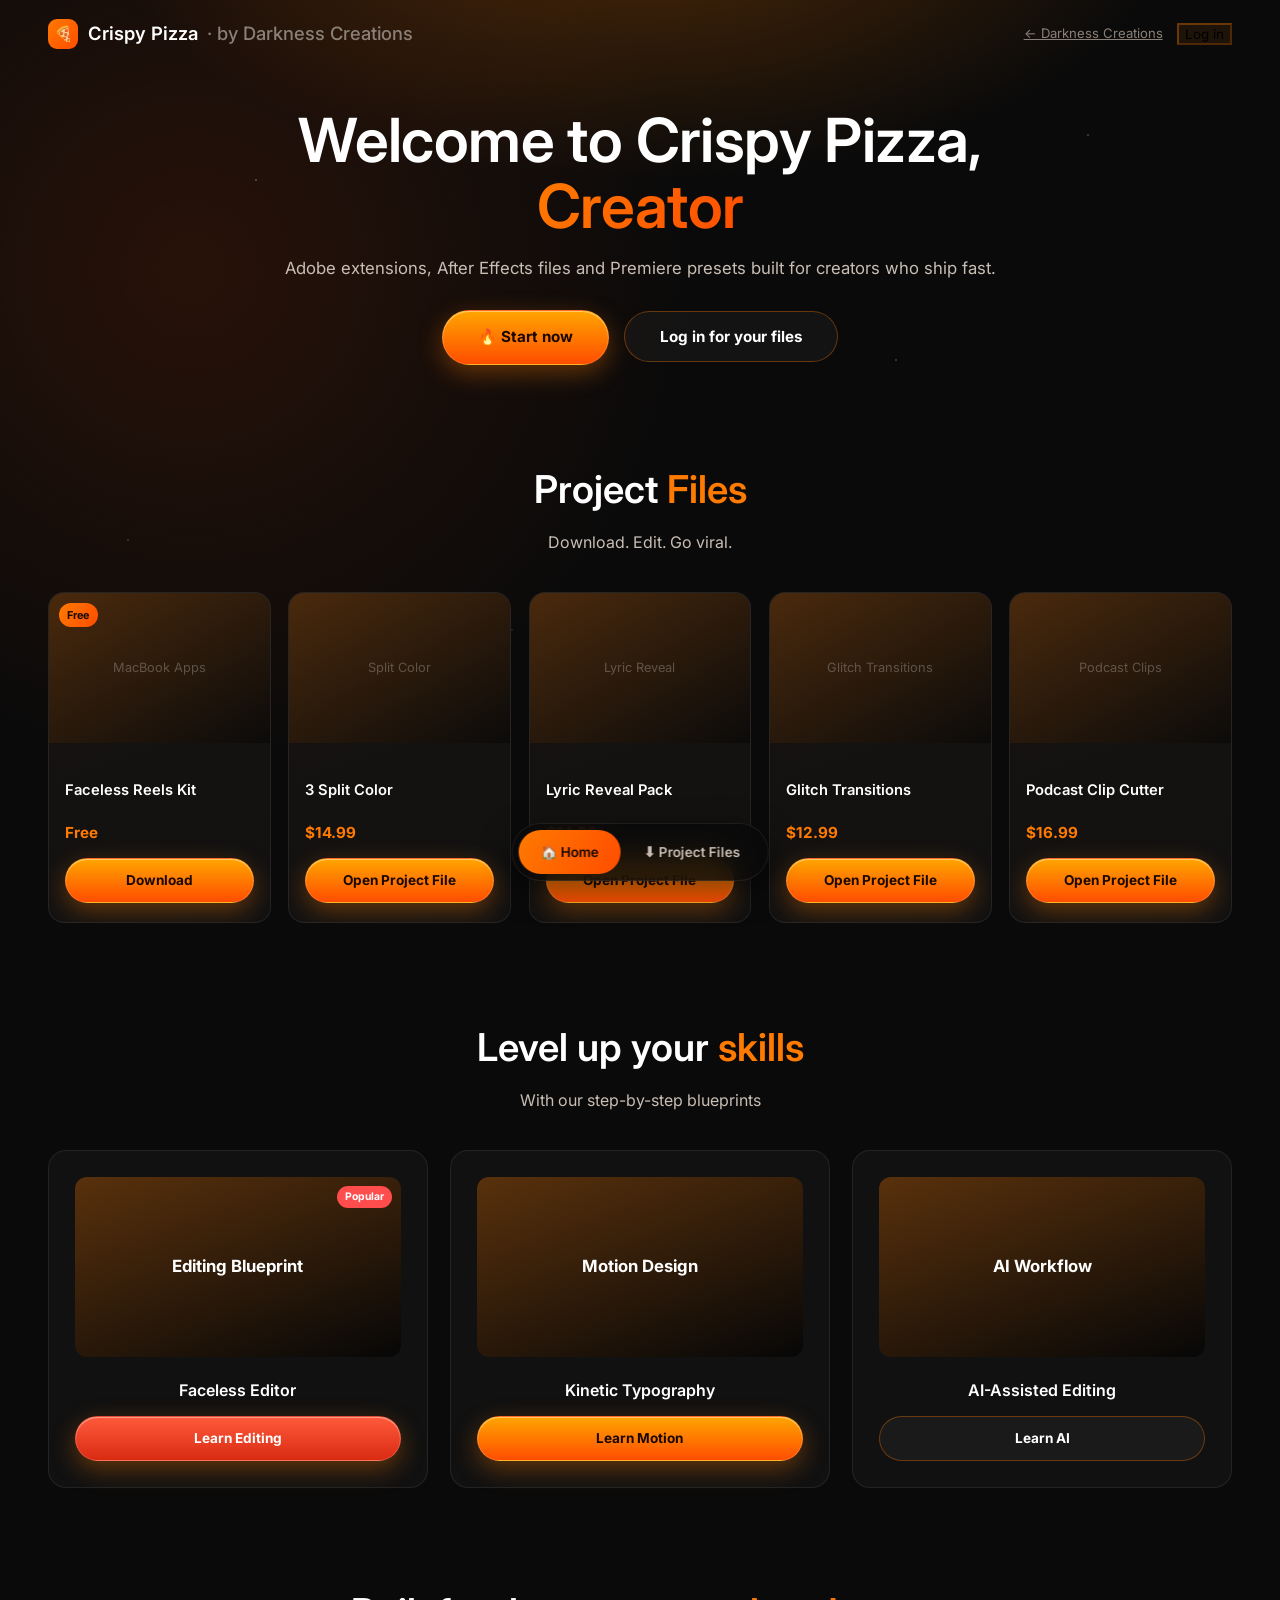
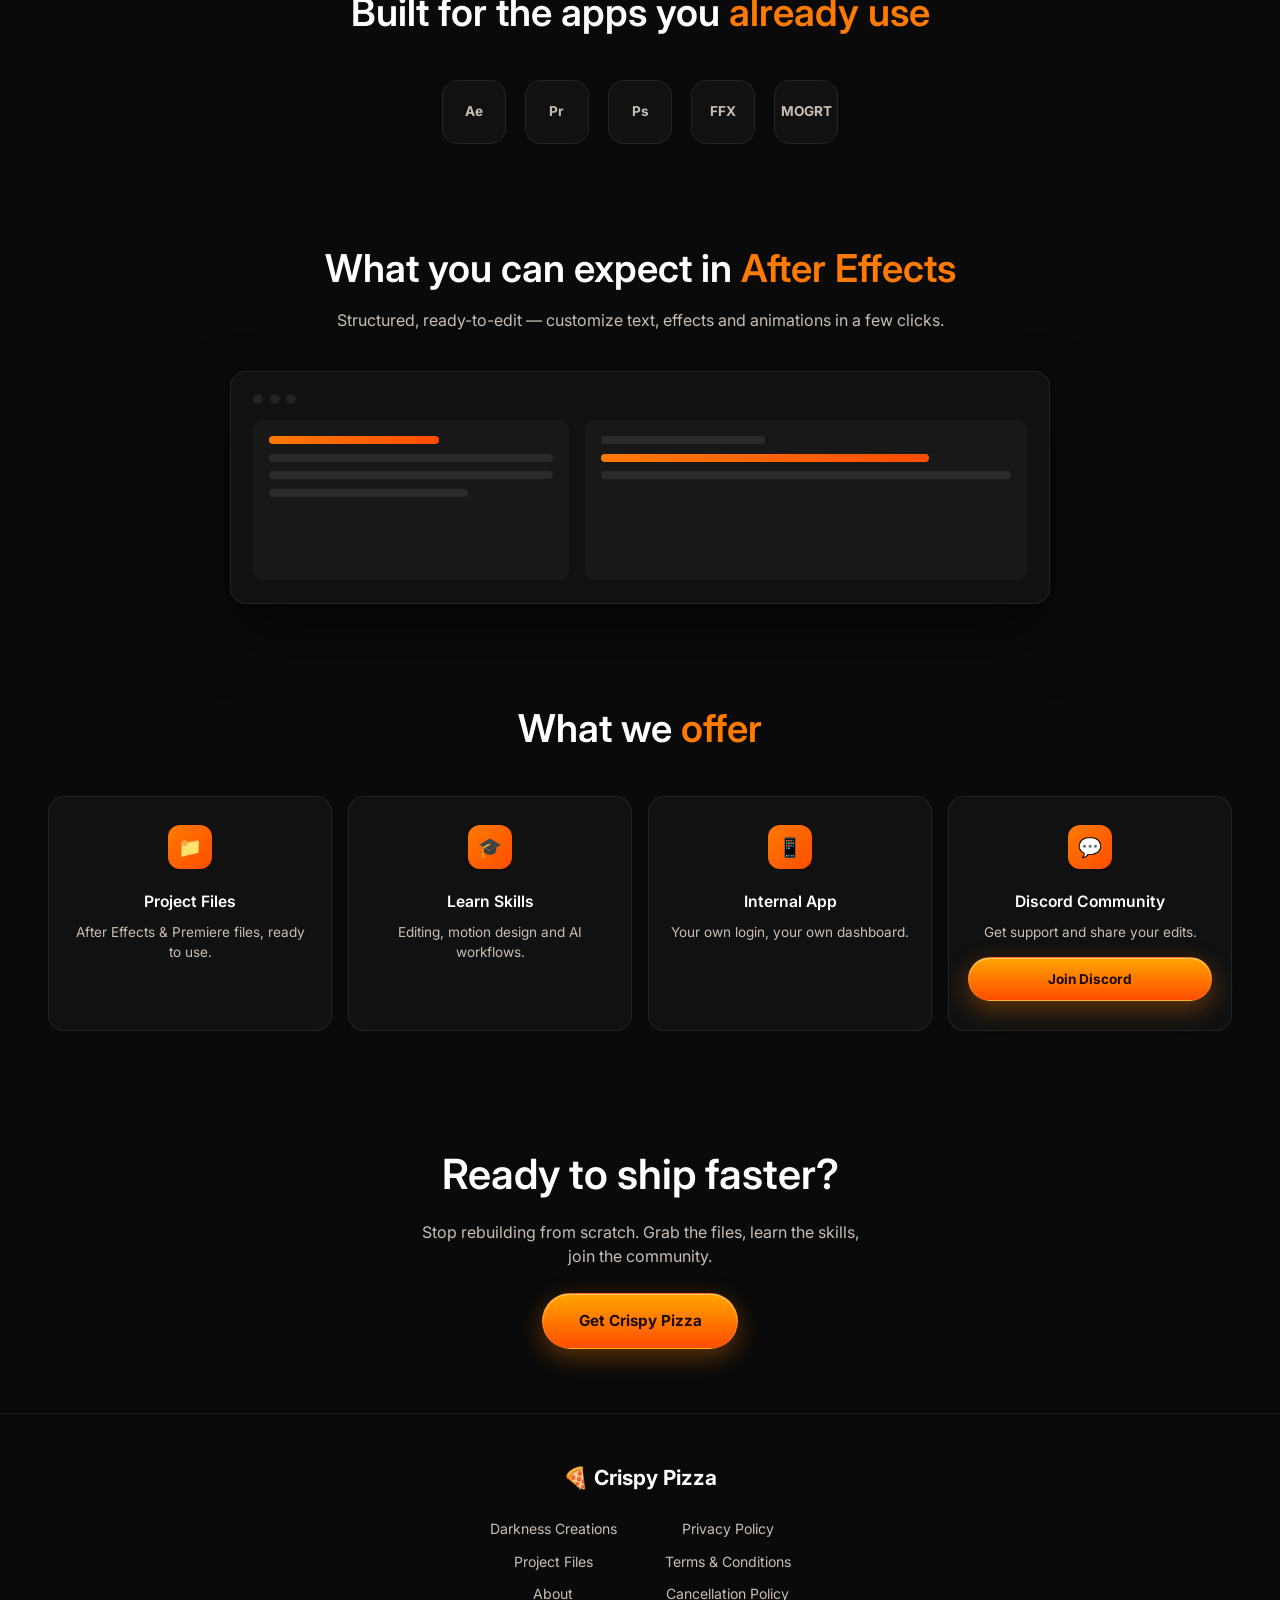
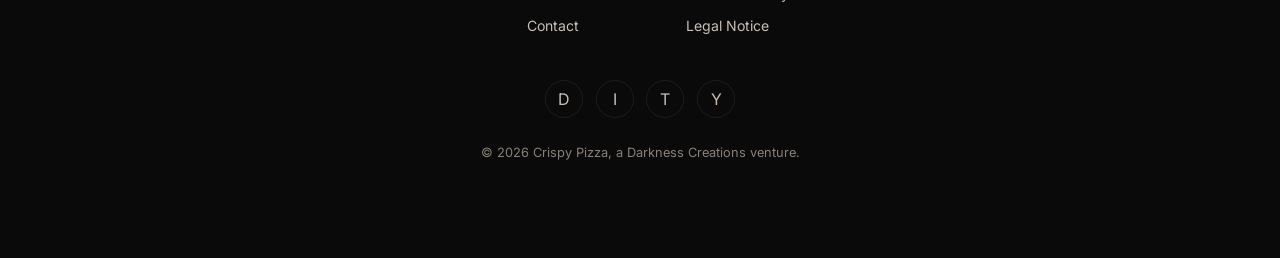
==== brands/crispy-pizza/index.html @ 2ab0d738 "Crispy pizza setup" ====
<!DOCTYPE html>
<html lang="en">
<head>
<meta charset="UTF-8">
<meta name="viewport" content="width=device-width, initial-scale=1.0">
<title>Crispy Pizza — Creator Tools by Darkness Creations</title>
<meta name="description" content="Crispy Pizza builds Adobe extensions, After Effects project files, Premiere presets and plugins for creators who ship fast.">

<link rel="preconnect" href="https://fonts.googleapis.com">
<link rel="preconnect" href="https://fonts.gstatic.com" crossorigin>
<link href="https://fonts.googleapis.com/css2?family=Inter:wght@400;500;600;700&display=swap" rel="stylesheet">
<link href="https://api.fontshare.com/v2/css?f[]=clash-display@500,600,700&display=swap" rel="stylesheet">

<link rel="stylesheet" href="../../assets/css/tokens.css">
<link rel="stylesheet" href="assets/css/crispy-pizza.css">
</head>
<body class="cp-body">

<div class="cp-starfield" aria-hidden="true"></div>

<!-- ============ TOP BAR ============ -->
<header class="cp-topbar">
  <a href="../../index.html" class="cp-logo">
    <span class="cp-logo__mark">🍕</span>
    Crispy Pizza <span class="dim">· by Darkness Creations</span>
  </a>
  <div class="cp-topbar__right">
    <a href="../../index.html" class="cp-back-link">← Darkness Creations</a>
    <span data-dc-account></span>
  </div>
</header>

<main>
  <!-- ============ HERO ============ -->
  <section class="cp-hero">
    <h1 class="cp-hero__title">Welcome to Crispy Pizza,<br><span class="cp-name" data-cp-username>Creator</span></h1>
    <p class="cp-hero__sub">Adobe extensions, After Effects files and Premiere presets built for creators who ship fast.</p>
    <div class="cp-hero__cta">
      <a href="#shelf" class="cp-btn">🔥 Start now</a>
      <button class="cp-btn cp-btn--ghost-cp" data-cp-login-prompt style="margin-left:.7rem; display:none;">Log in for your files</button>
    </div>
  </section>

  <!-- ============ PROJECT FILES SHELF ============ -->
  <section class="cp-section" id="shelf">
    <div class="cp-section__head reveal">
      <h2 class="cp-section__title">Project <span class="accent">Files</span></h2>
      <p class="cp-section__sub">Download. Edit. Go viral.</p>
    </div>
    <div class="cp-shelf">
      <article class="cp-card reveal">
        <div class="cp-card__media">MacBook Apps <span class="cp-card__badge">Free</span></div>
        <div class="cp-card__body">
          <h4>Faceless Reels Kit</h4>
          <span class="cp-card__price">Free</span>
          <a href="#" class="cp-btn cp-btn--sm">Download</a>
        </div>
      </article>
      <article class="cp-card cp-card--locked reveal">
        <div class="cp-card__media">Split Color
          <div class="cp-card__lock">🔒 Customers only</div>
        </div>
        <div class="cp-card__body">
          <h4>3 Split Color</h4>
          <span class="cp-card__price">$14.99</span>
          <a href="#" class="cp-btn cp-btn--sm">Open Project File</a>
        </div>
      </article>
      <article class="cp-card cp-card--locked reveal">
        <div class="cp-card__media">Lyric Reveal
          <div class="cp-card__lock">🔒 Customers only</div>
        </div>
        <div class="cp-card__body">
          <h4>Lyric Reveal Pack</h4>
          <span class="cp-card__price">$14.99</span>
          <a href="#" class="cp-btn cp-btn--sm">Open Project File</a>
        </div>
      </article>
      <article class="cp-card cp-card--locked reveal">
        <div class="cp-card__media">Glitch Transitions
          <div class="cp-card__lock">🔒 Customers only</div>
        </div>
        <div class="cp-card__body">
          <h4>Glitch Transitions</h4>
          <span class="cp-card__price">$12.99</span>
          <a href="#" class="cp-btn cp-btn--sm">Open Project File</a>
        </div>
      </article>
      <article class="cp-card cp-card--locked reveal">
        <div class="cp-card__media">Podcast Clips
          <div class="cp-card__lock">🔒 Customers only</div>
        </div>
        <div class="cp-card__body">
          <h4>Podcast Clip Cutter</h4>
          <span class="cp-card__price">$16.99</span>
          <a href="#" class="cp-btn cp-btn--sm">Open Project File</a>
        </div>
      </article>
    </div>
  </section>

  <!-- ============ SKILLS / BLUEPRINTS ============ -->
  <section class="cp-section">
    <div class="cp-section__head reveal">
      <h2 class="cp-section__title">Level up your <span class="accent">skills</span></h2>
      <p class="cp-section__sub">With our step-by-step blueprints</p>
    </div>
    <div class="cp-blueprints">
      <article class="cp-blueprint reveal">
        <div class="cp-blueprint__cover">Editing Blueprint <span class="popular">Popular</span></div>
        <h4>Faceless Editor</h4>
        <a href="#" class="cp-btn cp-btn--red cp-btn--sm">Learn Editing</a>
      </article>
      <article class="cp-blueprint reveal">
        <div class="cp-blueprint__cover">Motion Design</div>
        <h4>Kinetic Typography</h4>
        <a href="#" class="cp-btn cp-btn--sm">Learn Motion</a>
      </article>
      <article class="cp-blueprint reveal">
        <div class="cp-blueprint__cover">AI Workflow</div>
        <h4>AI-Assisted Editing</h4>
        <a href="#" class="cp-btn cp-btn--ghost-cp cp-btn--sm">Learn AI</a>
      </article>
    </div>
  </section>

  <!-- ============ APPS SUPPORTED ============ -->
  <section class="cp-section">
    <div class="cp-section__head reveal">
      <h2 class="cp-section__title">Built for the apps you <span class="accent">already use</span></h2>
    </div>
    <div class="cp-apps reveal">
      <div class="cp-app-icon">Ae</div>
      <div class="cp-app-icon">Pr</div>
      <div class="cp-app-icon">Ps</div>
      <div class="cp-app-icon">FFX</div>
      <div class="cp-app-icon">MOGRT</div>
    </div>
  </section>

  <!-- ============ EDITOR MOCKUP ============ -->
  <section class="cp-section">
    <div class="cp-section__head reveal">
      <h2 class="cp-section__title">What you can expect in <span class="accent">After Effects</span></h2>
      <p class="cp-section__sub">Structured, ready-to-edit — customize text, effects and animations in a few clicks.</p>
    </div>
    <div class="cp-mockup reveal">
      <div class="cp-mockup__bar"><span></span><span></span><span></span></div>
      <div class="cp-mockup__grid">
        <div class="cp-mockup__panel">
          <div class="line orange"></div>
          <div class="line"></div>
          <div class="line"></div>
          <div class="line" style="width:70%;"></div>
        </div>
        <div class="cp-mockup__panel">
          <div class="line" style="width:40%;"></div>
          <div class="line orange" style="width:80%;"></div>
          <div class="line"></div>
        </div>
      </div>
    </div>
  </section>

  <!-- ============ WHAT WE OFFER ============ -->
  <section class="cp-section">
    <div class="cp-section__head reveal">
      <h2 class="cp-section__title">What we <span class="accent">offer</span></h2>
    </div>
    <div class="cp-offer-grid reveal">
      <div class="cp-offer-card">
        <div class="cp-offer-card__icon">📁</div>
        <h4>Project Files</h4>
        <p>After Effects &amp; Premiere files, ready to use.</p>
      </div>
      <div class="cp-offer-card">
        <div class="cp-offer-card__icon">🎓</div>
        <h4>Learn Skills</h4>
        <p>Editing, motion design and AI workflows.</p>
      </div>
      <div class="cp-offer-card">
        <div class="cp-offer-card__icon">📱</div>
        <h4>Internal App</h4>
        <p>Your own login, your own dashboard.</p>
      </div>
      <div class="cp-offer-card">
        <div class="cp-offer-card__icon">💬</div>
        <h4>Discord Community</h4>
        <p>Get support and share your edits.</p>
        <a href="#" class="cp-btn cp-btn--sm" style="margin-top:.9rem;">Join Discord</a>
      </div>
    </div>
  </section>

  <!-- ============ FINAL CTA ============ -->
  <section class="cp-final reveal">
    <h2>Ready to ship faster?</h2>
    <p>Stop rebuilding from scratch. Grab the files, learn the skills, join the community.</p>
    <a href="#shelf" class="cp-btn">Get Crispy Pizza</a>
  </section>
</main>

<!-- ============ FOOTER ============ -->
<footer class="cp-footer">
  <div class="cp-footer__logo">🍕 Crispy Pizza</div>
  <div class="cp-footer__cols">
    <div>
      <a href="../../index.html">Darkness Creations</a>
      <a href="#shelf">Project Files</a>
      <a href="#">About</a>
      <a href="#">Contact</a>
    </div>
    <div>
      <a href="#">Privacy Policy</a>
      <a href="#">Terms &amp; Conditions</a>
      <a href="#">Cancellation Policy</a>
      <a href="#">Legal Notice</a>
    </div>
  </div>
  <div class="cp-footer__socials">
    <a href="#" aria-label="Discord">D</a>
    <a href="#" aria-label="Instagram">I</a>
    <a href="#" aria-label="TikTok">T</a>
    <a href="#" aria-label="YouTube">Y</a>
  </div>
  <p class="cp-footer__copy">© 2026 Crispy Pizza, a Darkness Creations venture.</p>
</footer>

<!-- ============ BOTTOM NAV ============ -->
<nav class="cp-bottom-nav" aria-label="Crispy Pizza navigation">
  <a href="#" class="is-active">🏠 Home</a>
  <a href="#shelf">⬇ Project Files</a>
</nav>

<script src="../../assets/js/auth.js"></script>
<script src="assets/js/crispy-pizza.js"></script>
</body>
</html>
---- assets/css/tokens.css ----
/* ============================================================
   DARKNESS CREATIONS — DESIGN TOKENS
   Shared across every brand page. Do not hardcode raw hex
   values outside this file — reference the variables instead.
   ============================================================ */

:root{
  /* --- Core surfaces --- */
  --bg:            #050505;
  --surface:       #0c0c0e;
  --surface-2:     #131316;
  --surface-3:     #1b1b1f;
  --border:        rgba(255,255,255,0.08);
  --border-strong: rgba(255,255,255,0.16);

  /* --- Text --- */
  --text:          #f5f5f7;
  --text-dim:      #a1a1aa;
  --text-faint:    #6b6b72;

  /* --- Accent (Darkness Creations) --- */
  --accent:        #8B5CF6;
  --accent-2:      #6366F1;
  --accent-soft:   rgba(139,92,246,0.14);
  --accent-glow:   rgba(139,92,246,0.35);

  /* --- Type scale --- */
  --font-display: 'Clash Display', 'Inter', sans-serif;
  --font-script:  'Instrument Serif', 'Georgia', serif;
  --font-body:    'Inter', sans-serif;

  --fs-hero:   clamp(2.75rem, 6.5vw, 6.4rem);
  --fs-h1:     clamp(2.25rem, 4.2vw, 3.6rem);
  --fs-h2:     clamp(1.5rem, 2.4vw, 2.1rem);
  --fs-lead:   clamp(1.05rem, 1.4vw, 1.35rem);
  --fs-body:   1rem;
  --fs-small:  0.85rem;

  /* --- Spacing --- */
  --section-pad: clamp(5rem, 11vw, 10rem);
  --gutter:      clamp(1.5rem, 5vw, 6rem);
  --radius-sm:   12px;
  --radius-md:   20px;
  --radius-lg:   28px;

  /* --- Motion --- */
  --ease: cubic-bezier(.16,.8,.24,1);
}

*,*::before,*::after{ box-sizing:border-box; }
html{ background:var(--bg); }
html.lenis{ height:auto; }
.lenis.lenis-smooth{ scroll-behavior:auto; }

body{
  margin:0;
  background:var(--bg);
  color:var(--text);
  font-family:var(--font-body);
  font-size:var(--fs-body);
  line-height:1.5;
  -webkit-font-smoothing:antialiased;
  overflow-x:hidden;
}

img,svg{ display:block; max-width:100%; }
a{ color:inherit; text-decoration:none; }
button{ font-family:inherit; cursor:pointer; }
ul{ margin:0; padding:0; list-style:none; }
h1,h2,h3,p{ margin:0; }

.container{
  max-width:1280px;
  margin-inline:auto;
  padding-inline:var(--gutter);
}

/* Respect reduced motion everywhere */
@media (prefers-reduced-motion: reduce){
  *{ animation-duration:0.001ms !important; animation-iteration-count:1 !important; transition-duration:0.001ms !important; scroll-behavior:auto !important; }
}

/* Visible keyboard focus */
a:focus-visible,
button:focus-visible,
input:focus-visible{
  outline:2px solid var(--accent);
  outline-offset:3px;
  border-radius:6px;
}

::selection{ background:var(--accent); color:#fff; }

/* ============================================================
   SHARED AUTH UI (login modal + account slot)
   Used across every page — home, marketplace, Crispy Pizza.
   ============================================================ */
[data-dc-account]{
  display:flex;
  align-items:center;
  gap:.7rem;
}
.dc-coin-badge{
  font-size:.82rem;
  padding:.35rem .7rem;
  border-radius:999px;
  border:1px solid var(--border-strong);
  background:rgba(255,255,255,0.04);
}
.dc-account-name{ font-size:.88rem; font-weight:500; }
.dc-account-logout{
  font-size:.78rem;
  color:var(--text-faint);
  background:none;
  border:none;
  text-decoration:underline;
}

.dc-auth-modal{
  position:fixed; inset:0;
  z-index:1000;
  display:none;
  align-items:center;
  justify-content:center;
}
.dc-auth-modal.is-open{ display:flex; }
.dc-auth-modal__backdrop{
  position:absolute; inset:0;
  background:rgba(0,0,0,0.7);
  backdrop-filter:blur(4px);
}
.dc-auth-modal__box{
  position:relative;
  z-index:1;
  width:min(380px, 90vw);
  background:var(--surface-2);
  border:1px solid var(--border-strong);
  border-radius:var(--radius-lg);
  padding:2.2rem;
}
.dc-auth-modal__x{
  position:absolute; top:1rem; right:1rem;
  background:none; border:none;
  color:var(--text-faint);
  font-size:1.4rem;
  line-height:1;
}
.dc-auth-modal__eyebrow{
  font-size:.75rem;
  text-transform:uppercase;
  letter-spacing:.05em;
  color:var(--accent);
}
.dc-auth-modal__box h3{
  font-family:var(--font-display);
  font-size:1.5rem;
  font-weight:500;
  margin-top:.5rem;
}
.dc-auth-modal__box p{
  color:var(--text-dim);
  font-size:.9rem;
  margin-top:.6rem;
}
.dc-auth-modal__box form{ margin-top:1.4rem; }
.dc-auth-modal__box input{
  width:100%;
  padding:.85rem 1.1rem;
  border-radius:10px;
  border:1px solid var(--border-strong);
  background:rgba(255,255,255,0.03);
  color:var(--text);
  font-size:.95rem;
}
.dc-auth-modal__note{
  margin-top:1rem;
  font-size:.76rem;
  color:var(--text-faint);
  text-align:center;
}
---- brands/crispy-pizza/assets/css/crispy-pizza.css ----
/* ============================================================
   CRISPY PIZZA — BRAND STYLES
   Orange / black, gaming, creator-tool energy.
   Imports ../../../assets/css/tokens.css for spacing/radius only —
   colors here are fully overridden for this brand.
   ============================================================ */

:root{
  --cp-orange:      #FF7A00;
  --cp-orange-2:    #FF4D00;
  --cp-amber:       #FFA500;
  --cp-bg:          #0a0a0a;
  --cp-surface:     #111111;
  --cp-surface-2:   #171310;
  --cp-border:      rgba(255,255,255,0.08);
  --cp-border-glow: rgba(255,122,0,0.35);
  --cp-text:        #ffffff;
  --cp-text-dim:    #c9beb4;
  --cp-text-faint:  #8a8078;
}

body.cp-body{
  background:var(--cp-bg);
  color:var(--cp-text);
  font-family:var(--font-body);
  overflow-x:hidden;
  position:relative;
}

/* ---------- Starfield backdrop ---------- */
.cp-starfield{
  position:fixed; inset:0;
  z-index:0;
  pointer-events:none;
  background:
    radial-gradient(ellipse 70% 50% at 50% -10%, rgba(255,122,0,0.28), transparent 60%),
    radial-gradient(circle at 15% 30%, rgba(255,77,0,0.12), transparent 40%),
    var(--cp-bg);
}
.cp-starfield::before{
  content:'';
  position:absolute; inset:0;
  background-image:
    radial-gradient(1.5px 1.5px at 20% 20%, rgba(255,255,255,0.5), transparent),
    radial-gradient(1.5px 1.5px at 70% 40%, rgba(255,255,255,0.4), transparent),
    radial-gradient(1px 1px at 40% 70%, rgba(255,255,255,0.35), transparent),
    radial-gradient(1.5px 1.5px at 85% 15%, rgba(255,255,255,0.4), transparent),
    radial-gradient(1px 1px at 55% 85%, rgba(255,255,255,0.3), transparent),
    radial-gradient(1.5px 1.5px at 10% 60%, rgba(255,255,255,0.35), transparent),
    radial-gradient(1px 1px at 90% 75%, rgba(255,255,255,0.3), transparent);
  background-size:100% 100%;
  opacity:.8;
}

/* ---------- Top bar ---------- */
.cp-topbar{
  position:relative; z-index:10;
  display:flex;
  align-items:center;
  justify-content:space-between;
  padding:1.2rem clamp(1.2rem, 4vw, 3rem);
}
.cp-logo{
  display:flex; align-items:center; gap:.6rem;
  font-family:var(--font-display);
  font-size:1.15rem;
  font-weight:600;
}
.cp-logo__mark{
  width:30px; height:30px;
  border-radius:9px;
  background:linear-gradient(135deg, var(--cp-orange), var(--cp-orange-2));
  display:flex; align-items:center; justify-content:center;
  font-size:.95rem;
}
.cp-logo span.dim{ color:var(--cp-text-faint); font-weight:500; }
.cp-back-link{
  font-size:.82rem;
  color:var(--cp-text-faint);
  text-decoration:underline;
}

.cp-topbar__right{ display:flex; align-items:center; gap:.9rem; }
.cp-lang{
  display:flex; align-items:center; gap:.3rem;
  padding:.5rem .8rem;
  border-radius:999px;
  border:1px solid var(--cp-border);
  font-size:.85rem;
  color:var(--cp-text-dim);
}

/* Override shared account slot for Crispy Pizza palette */
.cp-topbar [data-dc-account] .dc-coin-badge{
  border-color:var(--cp-border-glow);
  background:rgba(255,122,0,0.12);
  color:var(--cp-amber);
}
.cp-topbar [data-dc-account] .btn--ghost{
  border-color:var(--cp-border-glow);
  background:rgba(255,122,0,0.08);
}

/* ---------- Hero ---------- */
.cp-hero{
  position:relative; z-index:1;
  padding:2.5rem clamp(1.2rem, 4vw, 3rem) 3rem;
  text-align:center;
}
.cp-hero__title{
  font-family:var(--font-display);
  font-weight:600;
  font-size:clamp(2.2rem, 6vw, 3.8rem);
  line-height:1.08;
  letter-spacing:-0.01em;
}
.cp-hero__title .cp-name{
  background:linear-gradient(120deg, var(--cp-orange), var(--cp-orange-2));
  -webkit-background-clip:text;
  background-clip:text;
  color:transparent;
}
.cp-hero__sub{
  margin-top:1rem;
  color:var(--cp-text-dim);
  font-size:1.05rem;
}
.cp-hero__cta{
  margin-top:1.8rem;
}

/* ---------- Buttons (gradient, glossy) ---------- */
.cp-btn{
  display:inline-flex;
  align-items:center;
  gap:.5rem;
  padding:.95rem 2.2rem;
  border-radius:999px;
  font-weight:700;
  font-size:.95rem;
  color:#1a0800;
  background:linear-gradient(180deg, var(--cp-amber), var(--cp-orange-2));
  box-shadow:0 8px 24px rgba(255,122,0,0.35), inset 0 1px 0 rgba(255,255,255,0.4);
  border:1px solid rgba(255,255,255,0.15);
  transition:transform .25s var(--ease), box-shadow .25s var(--ease);
}
.cp-btn:hover{ transform:translateY(-2px); box-shadow:0 12px 28px rgba(255,122,0,0.45), inset 0 1px 0 rgba(255,255,255,0.4); }
.cp-btn--red{ background:linear-gradient(180deg, #ff5a3c, #d92b12); color:#fff; }
.cp-btn--ghost-cp{
  background:rgba(255,255,255,0.04);
  color:var(--cp-text);
  box-shadow:none;
  border:1px solid var(--cp-border-glow);
}
.cp-btn--sm{ padding:.7rem 1.4rem; font-size:.85rem; width:100%; justify-content:center; }

/* ---------- Section shell ---------- */
.cp-section{ position:relative; z-index:1; padding:3rem clamp(1.2rem, 4vw, 3rem); }
.cp-section__head{ text-align:center; max-width:640px; margin:0 auto 2.4rem; }
.cp-section__title{
  font-family:var(--font-display);
  font-weight:600;
  font-size:clamp(1.7rem, 3.2vw, 2.4rem);
}
.cp-section__title .accent{ color:var(--cp-orange); }
.cp-section__sub{ margin-top:.7rem; color:var(--cp-text-dim); }

/* ---------- Project file shelf ---------- */
.cp-shelf{
  display:grid;
  grid-template-columns:repeat(5, 1fr);
  gap:1.1rem;
}
@media (max-width:1100px){ .cp-shelf{ grid-template-columns:repeat(3, 1fr); } }
@media (max-width:700px){ .cp-shelf{ grid-template-columns:repeat(2, 1fr); } }

.cp-card{
  position:relative;
  border-radius:16px;
  overflow:hidden;
  background:linear-gradient(160deg, var(--cp-surface-2), var(--cp-surface));
  border:1px solid var(--cp-border);
  transition:transform .35s var(--ease), border-color .35s var(--ease);
}
.cp-card:hover{ transform:translateY(-6px) rotate(-0.4deg); border-color:var(--cp-border-glow); }
.cp-card__media{
  height:150px;
  position:relative;
  background:linear-gradient(150deg, rgba(255,122,0,0.22), rgba(0,0,0,0.4));
  display:flex; align-items:center; justify-content:center;
  font-family:var(--font-display);
  color:rgba(255,255,255,0.25);
  font-size:.8rem;
}
.cp-card__badge{
  position:absolute; top:.6rem; left:.6rem;
  font-size:.68rem; font-weight:700;
  padding:.25rem .55rem;
  border-radius:999px;
  background:linear-gradient(120deg, var(--cp-orange), var(--cp-orange-2));
  color:#1a0800;
}
.cp-card__lock{
  position:absolute; inset:0;
  display:flex; align-items:center; justify-content:center;
  flex-direction:column;
  gap:.4rem;
  background:rgba(0,0,0,0.6);
  color:var(--cp-text-dim);
  font-size:.78rem;
  opacity:0;
  transition:opacity .3s var(--ease);
}
.cp-card--locked:hover .cp-card__lock{ opacity:1; }
.cp-card__body{ padding:1rem 1rem 1.2rem; }
.cp-card__body h4{ font-size:.92rem; font-weight:600; }
.cp-card__price{ margin-top:.4rem; color:var(--cp-orange); font-weight:700; font-size:.95rem; }
.cp-card__body .cp-btn{ margin-top:.8rem; }

/* ---------- Blueprint / skills cards ---------- */
.cp-blueprints{
  display:grid;
  grid-template-columns:repeat(3, 1fr);
  gap:1.4rem;
}
@media (max-width:820px){ .cp-blueprints{ grid-template-columns:1fr; } }
.cp-blueprint{
  text-align:center;
  padding:1.6rem;
  border-radius:18px;
  border:1px solid var(--cp-border);
  background:var(--cp-surface);
}
.cp-blueprint__cover{
  height:180px;
  border-radius:12px;
  margin-bottom:1.2rem;
  background:linear-gradient(160deg, rgba(255,122,0,0.3), rgba(0,0,0,0.6));
  position:relative;
  display:flex; align-items:center; justify-content:center;
  font-family:var(--font-display);
  font-weight:700;
  font-size:1.05rem;
  color:#fff;
}
.cp-blueprint__cover span.popular{
  position:absolute; top:.6rem; right:.6rem;
  font-size:.65rem; font-weight:700;
  background:#ff4d4d; color:#fff;
  padding:.2rem .5rem; border-radius:999px;
}
.cp-blueprint h4{ font-size:1rem; font-weight:600; margin-bottom:.9rem; }

/* ---------- Apps strip ---------- */
.cp-apps{
  display:flex;
  justify-content:center;
  gap:1.2rem;
  flex-wrap:wrap;
}
.cp-app-icon{
  width:64px; height:64px;
  border-radius:16px;
  background:var(--cp-surface);
  border:1px solid var(--cp-border);
  display:flex; align-items:center; justify-content:center;
  font-family:var(--font-display);
  font-weight:700;
  font-size:.85rem;
  color:var(--cp-text-dim);
}

/* ---------- Editor mockup ---------- */
.cp-mockup{
  border-radius:16px;
  border:1px solid var(--cp-border);
  background:var(--cp-surface);
  padding:1.4rem;
  max-width:820px;
  margin:0 auto;
  box-shadow:0 30px 60px rgba(0,0,0,0.5);
}
.cp-mockup__bar{ display:flex; gap:.4rem; margin-bottom:1rem; }
.cp-mockup__bar span{ width:10px; height:10px; border-radius:50%; background:var(--cp-border); }
.cp-mockup__grid{ display:grid; grid-template-columns:1fr 1.4fr; gap:1rem; }
.cp-mockup__panel{ background:rgba(255,255,255,0.03); border-radius:10px; padding:1rem; min-height:160px; }
.cp-mockup__panel .line{ height:8px; border-radius:4px; background:rgba(255,255,255,0.08); margin-bottom:.6rem; }
.cp-mockup__panel .line.orange{ background:linear-gradient(90deg, var(--cp-orange), var(--cp-orange-2)); width:60%; }

/* ---------- Offer grid ---------- */
.cp-offer-grid{
  display:grid;
  grid-template-columns:repeat(4, 1fr);
  gap:1rem;
}
@media (max-width:900px){ .cp-offer-grid{ grid-template-columns:repeat(2, 1fr); } }
.cp-offer-card{
  text-align:center;
  padding:1.8rem 1.2rem;
  border-radius:16px;
  border:1px solid var(--cp-border);
  background:var(--cp-surface);
}
.cp-offer-card__icon{
  width:44px; height:44px;
  margin:0 auto 1rem;
  border-radius:12px;
  background:linear-gradient(135deg, var(--cp-orange), var(--cp-orange-2));
  display:flex; align-items:center; justify-content:center;
  font-size:1.2rem;
}
.cp-offer-card h4{ font-size:.98rem; font-weight:600; margin-bottom:.5rem; }
.cp-offer-card p{ font-size:.85rem; color:var(--cp-text-dim); }

/* ---------- Final CTA ---------- */
.cp-final{
  text-align:center;
  padding:4rem clamp(1.2rem,4vw,3rem);
}
.cp-final h2{
  font-family:var(--font-display);
  font-weight:600;
  font-size:clamp(1.8rem, 3.4vw, 2.6rem);
}
.cp-final p{ margin-top:.9rem; color:var(--cp-text-dim); max-width:44ch; margin-inline:auto; }
.cp-final .cp-btn{ margin-top:1.6rem; }

/* ---------- Footer ---------- */
.cp-footer{
  position:relative; z-index:1;
  border-top:1px solid var(--cp-border);
  padding:3rem clamp(1.2rem,4vw,3rem) 6rem;
  text-align:center;
}
.cp-footer__logo{ font-family:var(--font-display); font-weight:700; font-size:1.3rem; margin-bottom:1.6rem; }
.cp-footer__cols{
  display:flex;
  justify-content:center;
  gap:3rem;
  flex-wrap:wrap;
  margin-bottom:2rem;
}
.cp-footer__cols a{
  display:block;
  color:var(--cp-text-dim);
  font-size:.88rem;
  margin-bottom:.7rem;
}
.cp-footer__socials{ display:flex; justify-content:center; gap:.8rem; margin-bottom:1.6rem; }
.cp-footer__socials a{
  width:38px; height:38px;
  border-radius:50%;
  border:1px solid var(--cp-border);
  display:flex; align-items:center; justify-content:center;
  color:var(--cp-text-dim);
}
.cp-footer__copy{ color:var(--cp-text-faint); font-size:.8rem; }

/* ---------- Bottom fixed nav (DrillUp signature) ---------- */
.cp-bottom-nav{
  position:fixed; bottom:1.2rem; left:50%;
  transform:translateX(-50%);
  z-index:50;
  display:flex;
  background:rgba(10,10,10,0.85);
  backdrop-filter:blur(14px);
  border:1px solid var(--cp-border);
  border-radius:999px;
  padding:.35rem;
  box-shadow:0 10px 30px rgba(0,0,0,0.5);
}
.cp-bottom-nav a{
  display:flex; align-items:center; gap:.5rem;
  padding:.75rem 1.4rem;
  border-radius:999px;
  font-size:.85rem;
  font-weight:600;
  color:var(--cp-text-dim);
  transition:all .3s var(--ease);
}
.cp-bottom-nav a.is-active{
  background:linear-gradient(120deg, var(--cp-orange), var(--cp-orange-2));
  color:#1a0800;
}
.cp-bottom-nav a svg{ width:16px; height:16px; }

/* ---------- Reveal (reuse shared class name) ---------- */
.reveal{ opacity:0; transform:translateY(24px); }
.reveal.is-visible{ opacity:1; transform:translateY(0); transition:opacity .8s var(--ease), transform .8s var(--ease); }
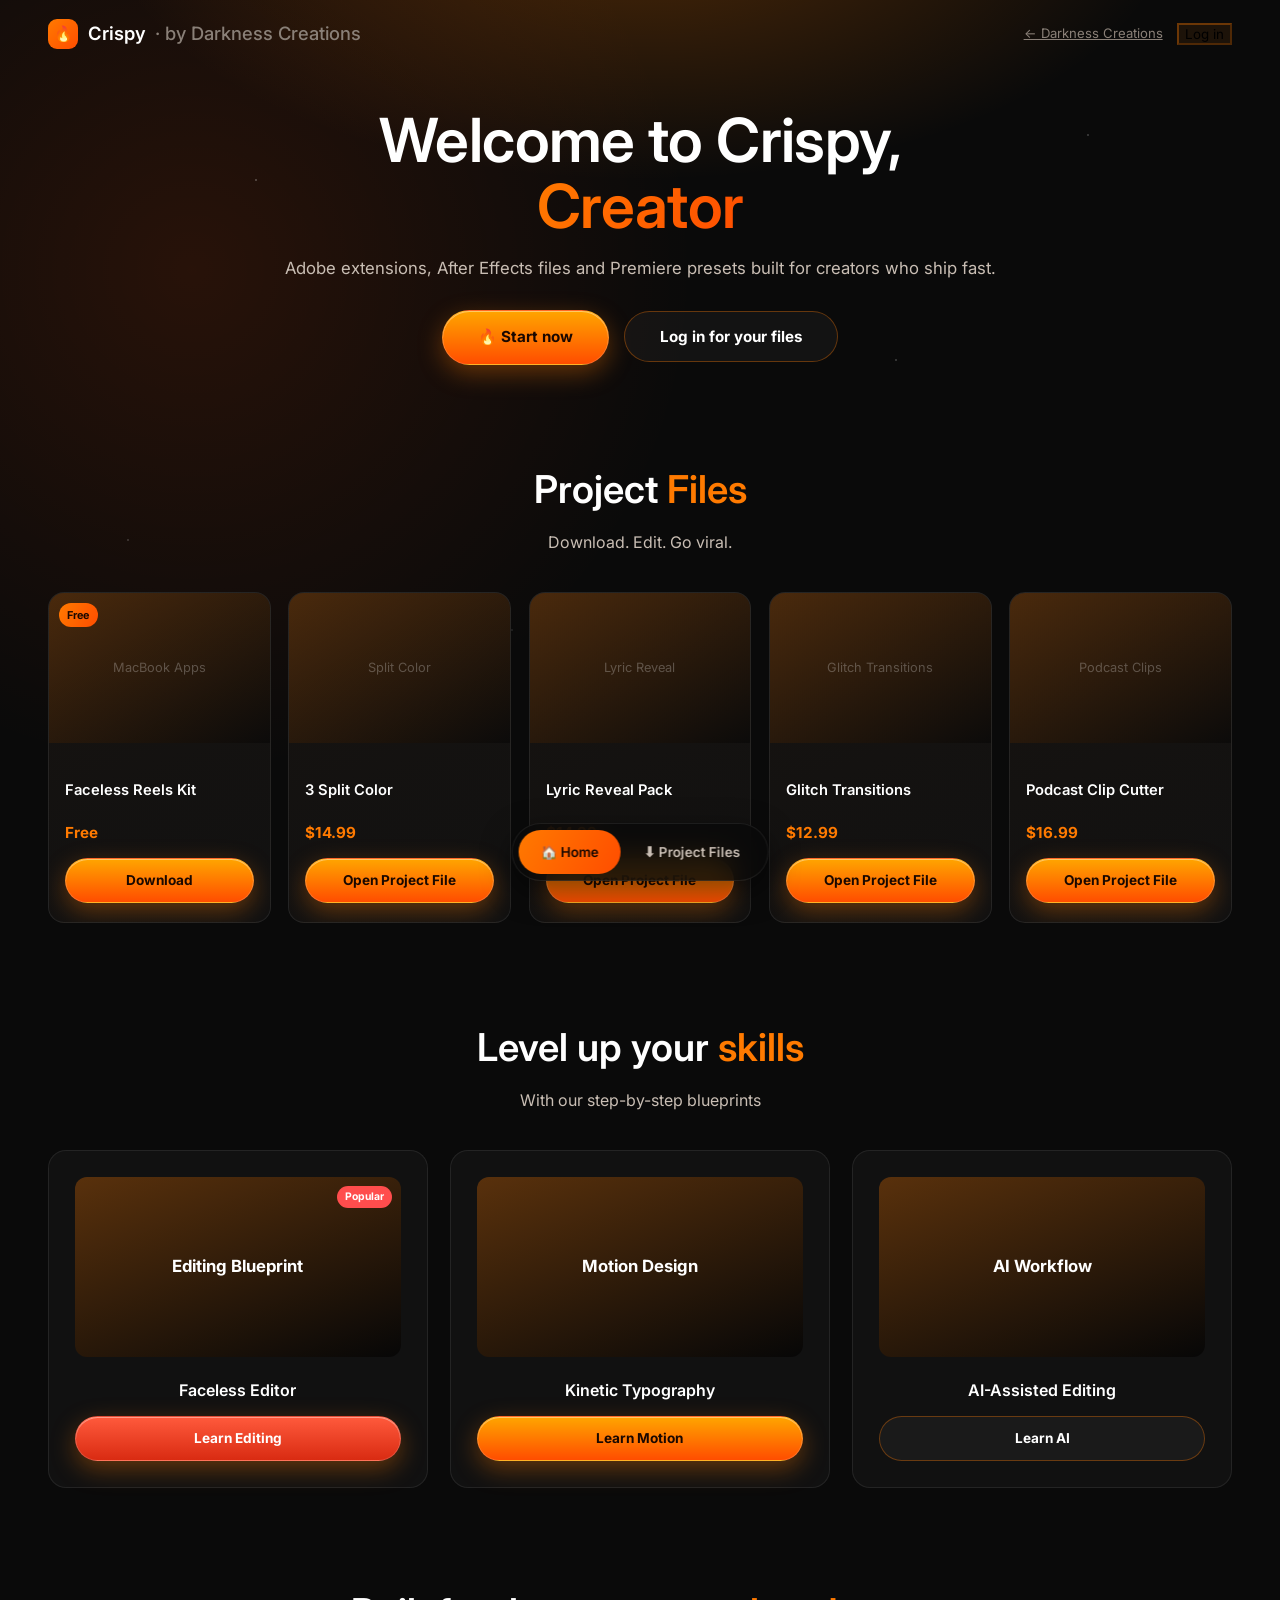
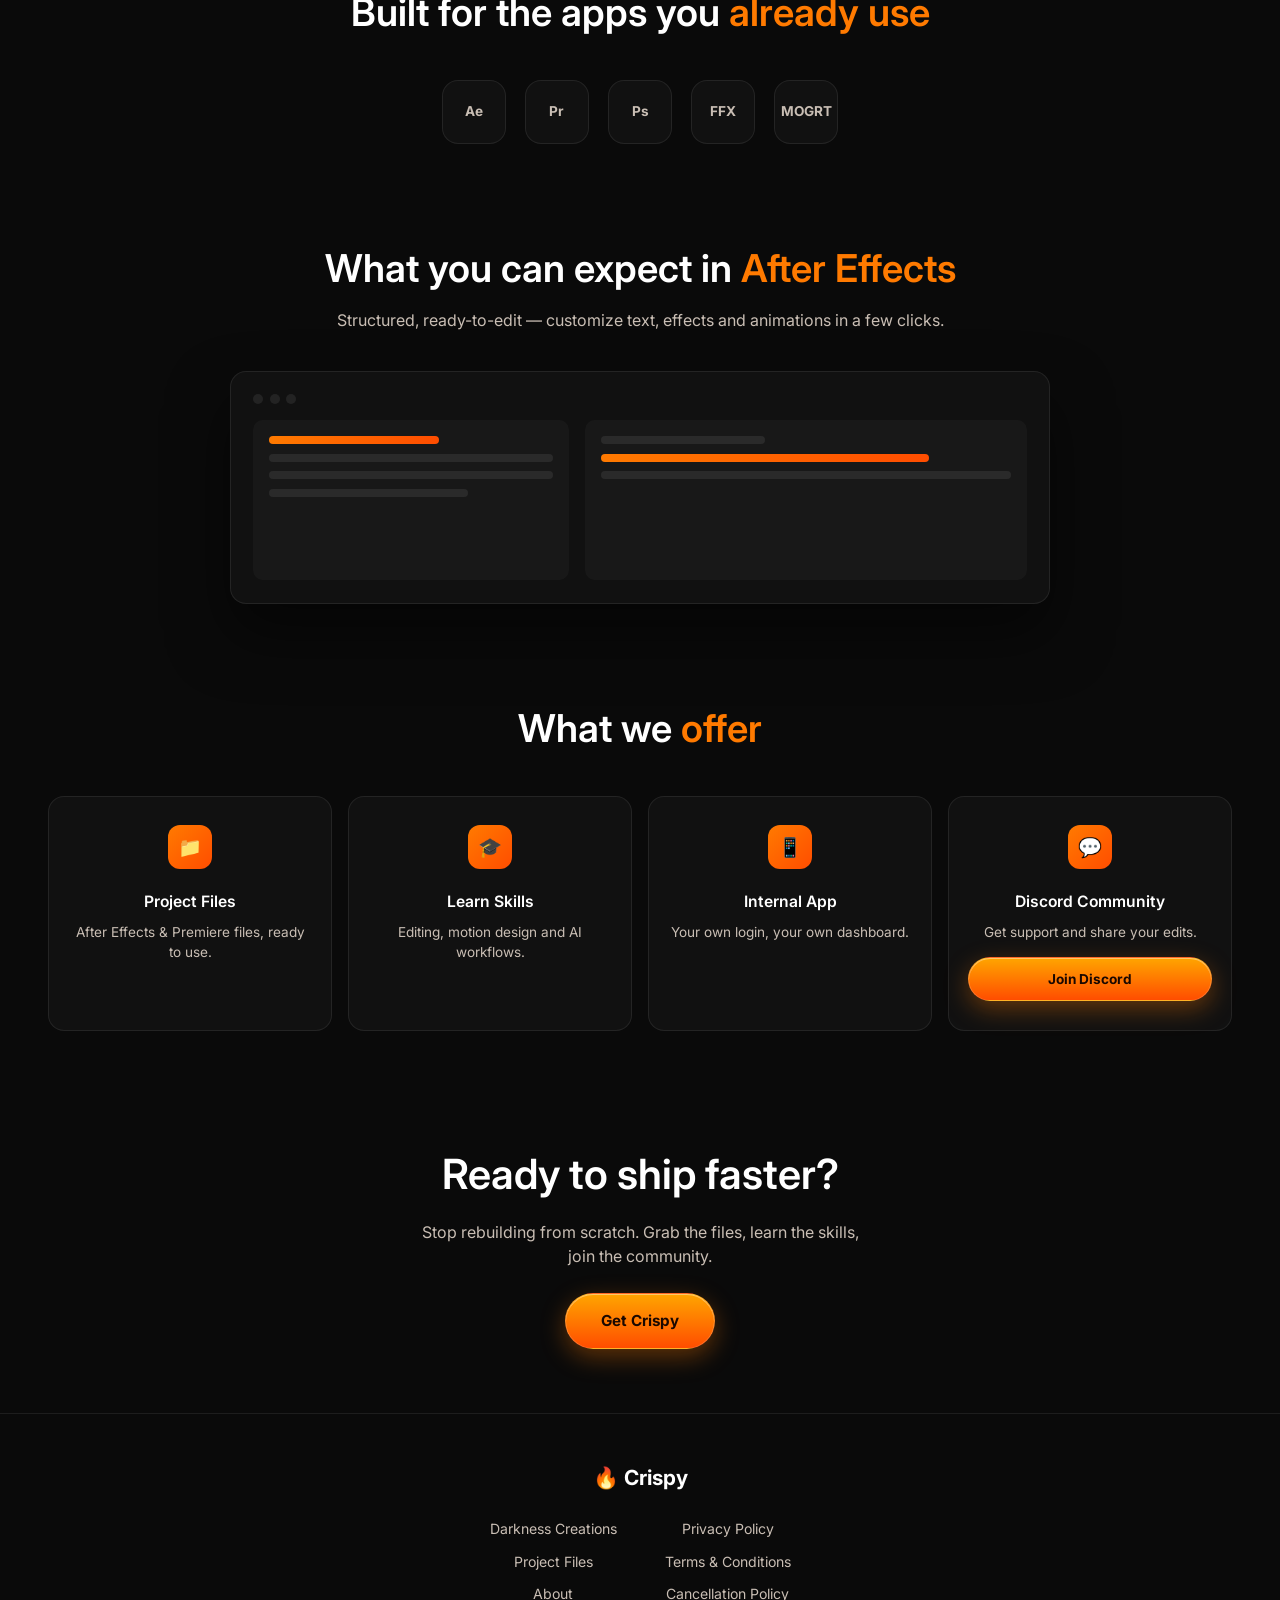
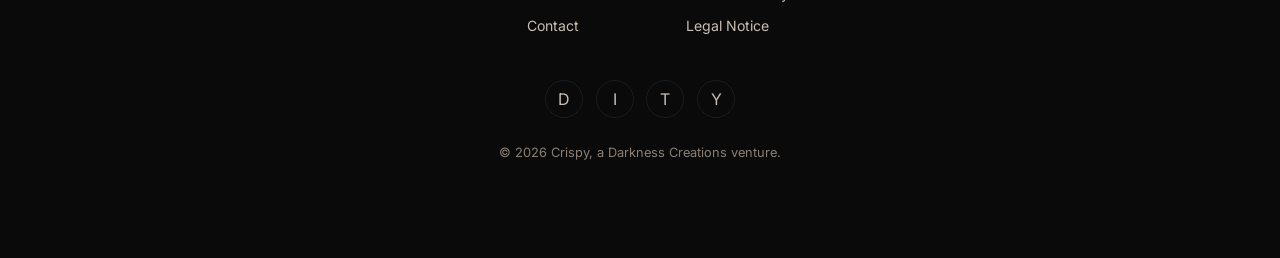
==== commit d32f0064: "!" ====
--- a/brands/crispy-pizza/index.html
+++ b/brands/crispy-pizza/index.html
@@ -3,8 +3,8 @@
 <head>
 <meta charset="UTF-8">
 <meta name="viewport" content="width=device-width, initial-scale=1.0">
-<title>Crispy Pizza — Creator Tools by Darkness Creations</title>
-<meta name="description" content="Crispy Pizza builds Adobe extensions, After Effects project files, Premiere presets and plugins for creators who ship fast.">
+<title>Crispy — Creator Tools by Darkness Creations</title>
+<meta name="description" content="Crispy builds Adobe extensions, After Effects project files, Premiere presets and plugins for creators who ship fast.">
 
 <link rel="preconnect" href="https://fonts.googleapis.com">
 <link rel="preconnect" href="https://fonts.gstatic.com" crossorigin>
@@ -21,8 +21,8 @@
 <!-- ============ TOP BAR ============ -->
 <header class="cp-topbar">
   <a href="../../index.html" class="cp-logo">
-    <span class="cp-logo__mark">🍕</span>
-    Crispy Pizza <span class="dim">· by Darkness Creations</span>
+    <span class="cp-logo__mark">🔥</span>
+    Crispy <span class="dim">· by Darkness Creations</span>
   </a>
   <div class="cp-topbar__right">
     <a href="../../index.html" class="cp-back-link">← Darkness Creations</a>
@@ -33,7 +33,7 @@
 <main>
   <!-- ============ HERO ============ -->
   <section class="cp-hero">
-    <h1 class="cp-hero__title">Welcome to Crispy Pizza,<br><span class="cp-name" data-cp-username>Creator</span></h1>
+    <h1 class="cp-hero__title">Welcome to Crispy,<br><span class="cp-name" data-cp-username>Creator</span></h1>
     <p class="cp-hero__sub">Adobe extensions, After Effects files and Premiere presets built for creators who ship fast.</p>
     <div class="cp-hero__cta">
       <a href="#shelf" class="cp-btn">🔥 Start now</a>
@@ -196,13 +196,13 @@
   <section class="cp-final reveal">
     <h2>Ready to ship faster?</h2>
     <p>Stop rebuilding from scratch. Grab the files, learn the skills, join the community.</p>
-    <a href="#shelf" class="cp-btn">Get Crispy Pizza</a>
+    <a href="#shelf" class="cp-btn">Get Crispy</a>
   </section>
 </main>
 
 <!-- ============ FOOTER ============ -->
 <footer class="cp-footer">
-  <div class="cp-footer__logo">🍕 Crispy Pizza</div>
+  <div class="cp-footer__logo">🔥 Crispy</div>
   <div class="cp-footer__cols">
     <div>
       <a href="../../index.html">Darkness Creations</a>
@@ -223,11 +223,11 @@
     <a href="#" aria-label="TikTok">T</a>
     <a href="#" aria-label="YouTube">Y</a>
   </div>
-  <p class="cp-footer__copy">© 2026 Crispy Pizza, a Darkness Creations venture.</p>
+  <p class="cp-footer__copy">© 2026 Crispy, a Darkness Creations venture.</p>
 </footer>
 
 <!-- ============ BOTTOM NAV ============ -->
-<nav class="cp-bottom-nav" aria-label="Crispy Pizza navigation">
+<nav class="cp-bottom-nav" aria-label="Crispy navigation">
   <a href="#" class="is-active">🏠 Home</a>
   <a href="#shelf">⬇ Project Files</a>
 </nav>
--- a/assets/css/tokens.css
+++ b/assets/css/tokens.css
@@ -6,23 +6,23 @@
 
 :root{
   /* --- Core surfaces --- */
-  --bg:            #050505;
-  --surface:       #0c0c0e;
-  --surface-2:     #131316;
-  --surface-3:     #1b1b1f;
-  --border:        rgba(255,255,255,0.08);
-  --border-strong: rgba(255,255,255,0.16);
+  --bg:            #ffffff;
+  --surface:       #f5f5f7;
+  --surface-2:     #eeeef0;
+  --surface-3:     #e4e4e7;
+  --border:        rgba(0,0,0,0.08);
+  --border-strong: rgba(0,0,0,0.14);
 
   /* --- Text --- */
-  --text:          #f5f5f7;
-  --text-dim:      #a1a1aa;
-  --text-faint:    #6b6b72;
+  --text:          #1d1d1f;
+  --text-dim:      #6e6e73;
+  --text-faint:    #a1a1a6;
 
   /* --- Accent (Darkness Creations) --- */
-  --accent:        #8B5CF6;
-  --accent-2:      #6366F1;
-  --accent-soft:   rgba(139,92,246,0.14);
-  --accent-glow:   rgba(139,92,246,0.35);
+  --accent:        #3a3a3c;
+  --accent-2:      #6e6e73;
+  --accent-soft:   rgba(58,58,60,0.06);
+  --accent-glow:   rgba(58,58,60,0.16);
 
   /* --- Type scale --- */
   --font-display: 'Clash Display', 'Inter', sans-serif;
@@ -45,6 +45,10 @@
 
   /* --- Motion --- */
   --ease: cubic-bezier(.16,.8,.24,1);
+
+  /* --- Texture (soft, light-appropriate shadows) --- */
+  --shadow-soft:  0 1px 0 rgba(255,255,255,0.6) inset, 0 12px 28px -18px rgba(0,0,0,0.16);
+  --shadow-lift:  0 1px 0 rgba(255,255,255,0.7) inset, 0 22px 44px -20px rgba(0,0,0,0.2);
 }
 
 *,*::before,*::after{ box-sizing:border-box; }
@@ -93,7 +97,7 @@
 
 /* ============================================================
    SHARED AUTH UI (login modal + account slot)
-   Used across every page — home, marketplace, Crispy Pizza.
+   Used across every page — home, marketplace, Crispy.
    ============================================================ */
 [data-dc-account]{
   display:flex;
@@ -105,7 +109,7 @@
   padding:.35rem .7rem;
   border-radius:999px;
   border:1px solid var(--border-strong);
-  background:rgba(255,255,255,0.04);
+  background:rgba(0,0,0,0.03);
 }
 .dc-account-name{ font-size:.88rem; font-weight:500; }
 .dc-account-logout{
@@ -126,17 +130,18 @@
 .dc-auth-modal.is-open{ display:flex; }
 .dc-auth-modal__backdrop{
   position:absolute; inset:0;
-  background:rgba(0,0,0,0.7);
+  background:rgba(0,0,0,0.35);
   backdrop-filter:blur(4px);
 }
 .dc-auth-modal__box{
   position:relative;
   z-index:1;
   width:min(380px, 90vw);
-  background:var(--surface-2);
+  background:#ffffff;
   border:1px solid var(--border-strong);
   border-radius:var(--radius-lg);
   padding:2.2rem;
+  box-shadow:var(--shadow-lift);
 }
 .dc-auth-modal__x{
   position:absolute; top:1rem; right:1rem;
@@ -168,7 +173,7 @@
   padding:.85rem 1.1rem;
   border-radius:10px;
   border:1px solid var(--border-strong);
-  background:rgba(255,255,255,0.03);
+  background:#fafafa;
   color:var(--text);
   font-size:.95rem;
 }
--- a/brands/crispy-pizza/assets/css/crispy-pizza.css
+++ b/brands/crispy-pizza/assets/css/crispy-pizza.css
@@ -90,7 +90,7 @@
   color:var(--cp-text-dim);
 }
 
-/* Override shared account slot for Crispy Pizza palette */
+/* Override shared account slot for Crispy palette */
 .cp-topbar [data-dc-account] .dc-coin-badge{
   border-color:var(--cp-border-glow);
   background:rgba(255,122,0,0.12);
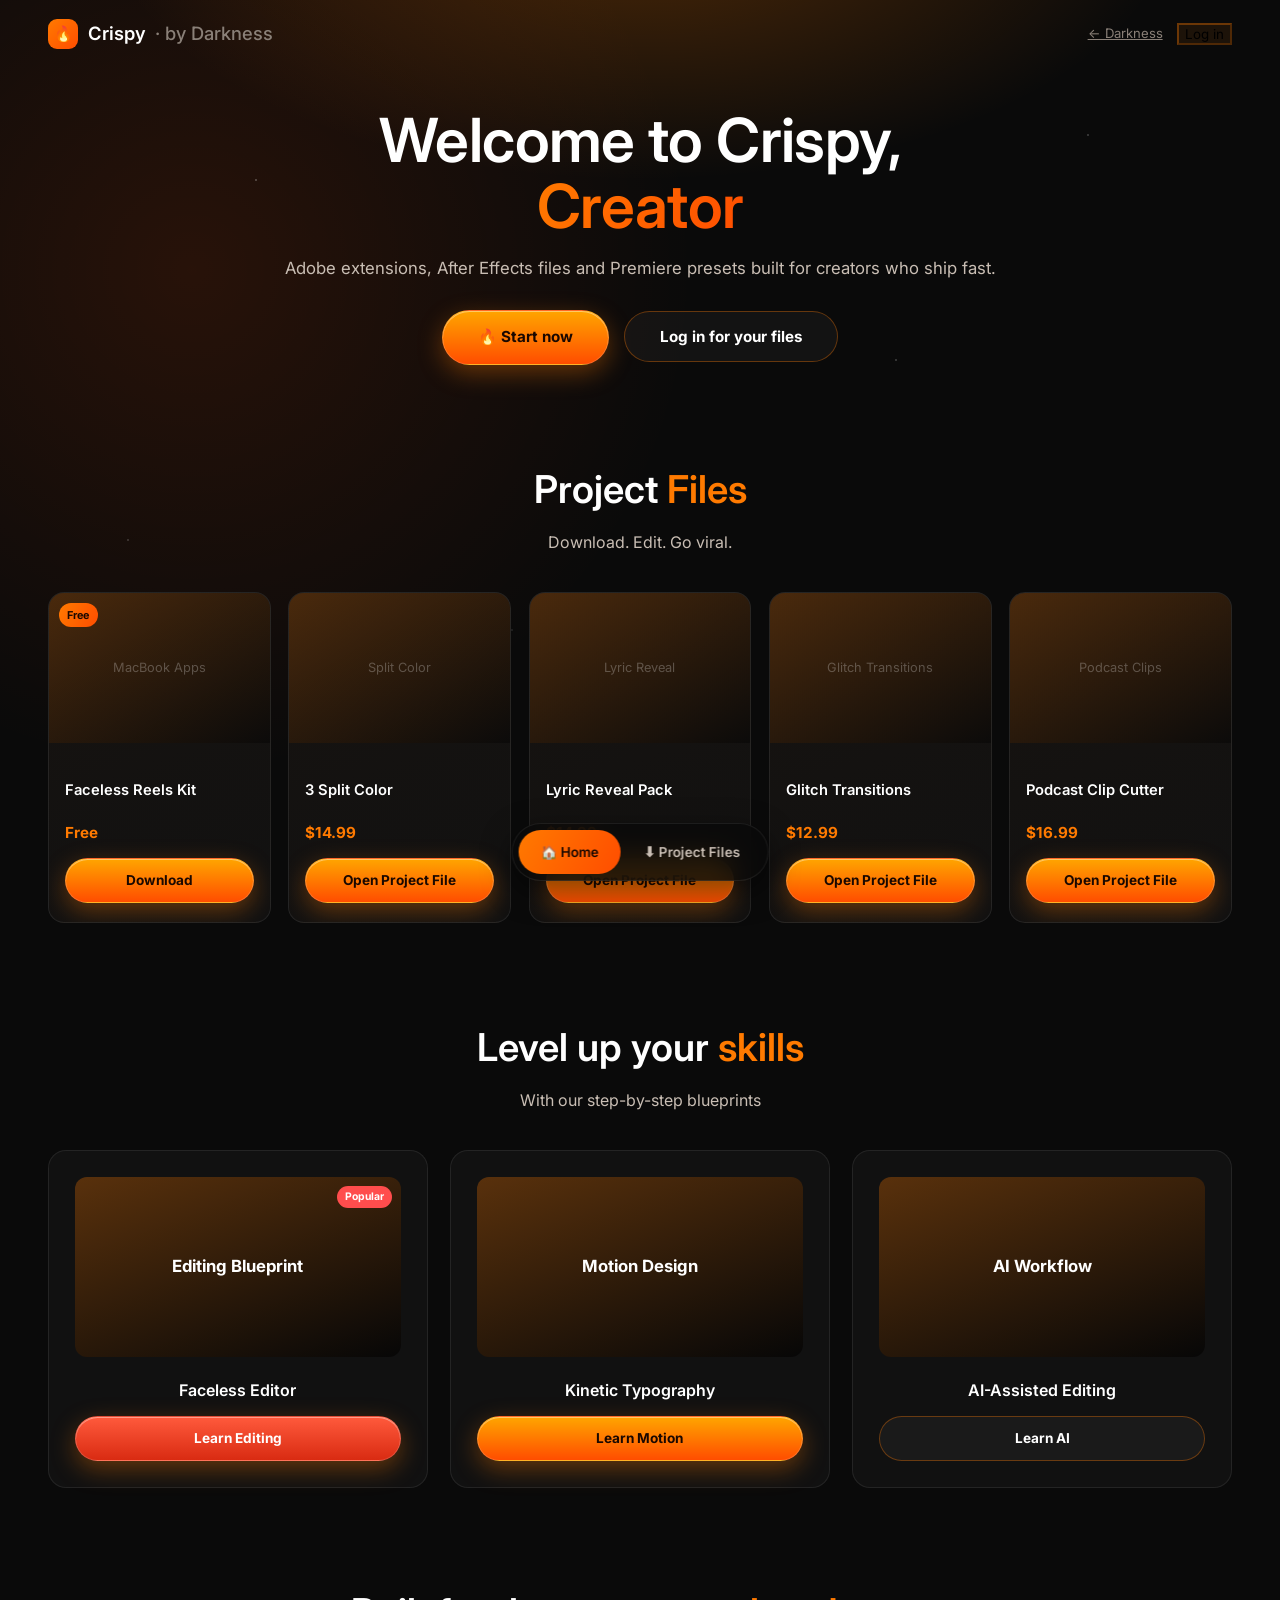
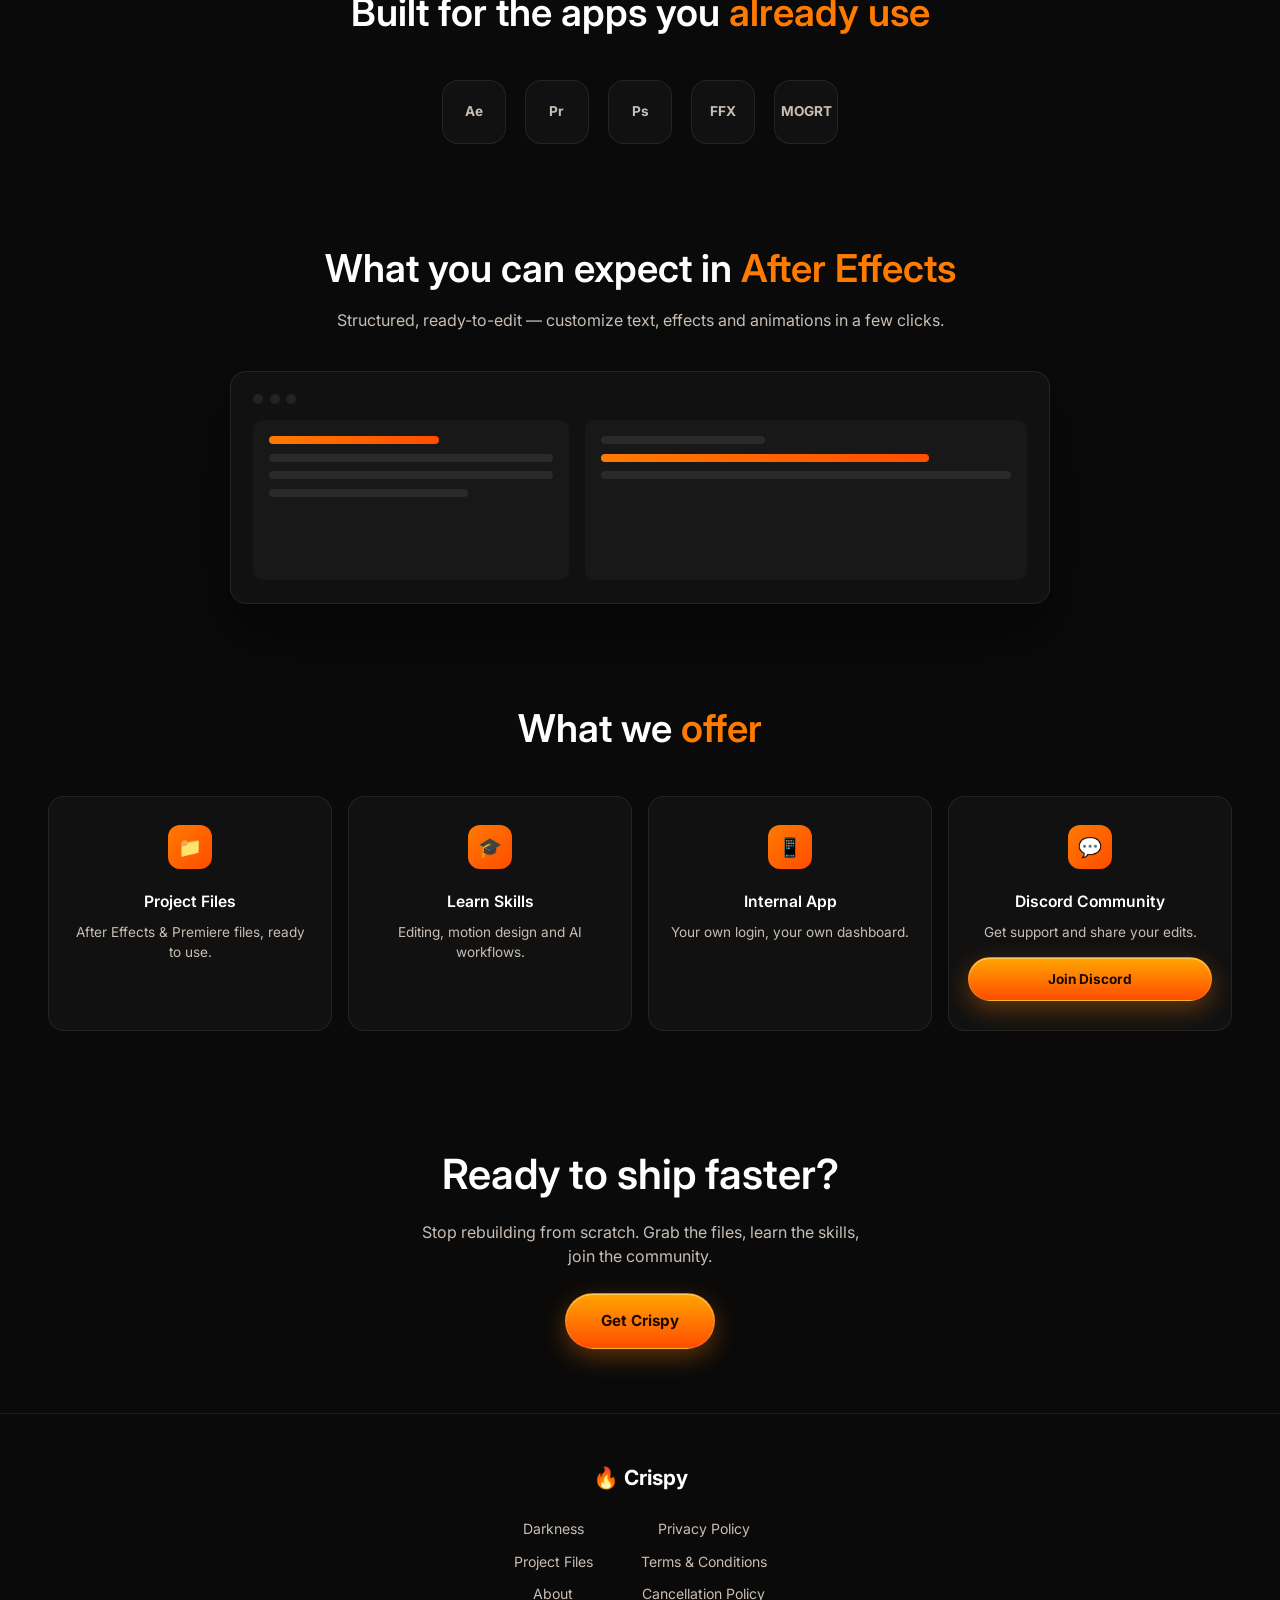
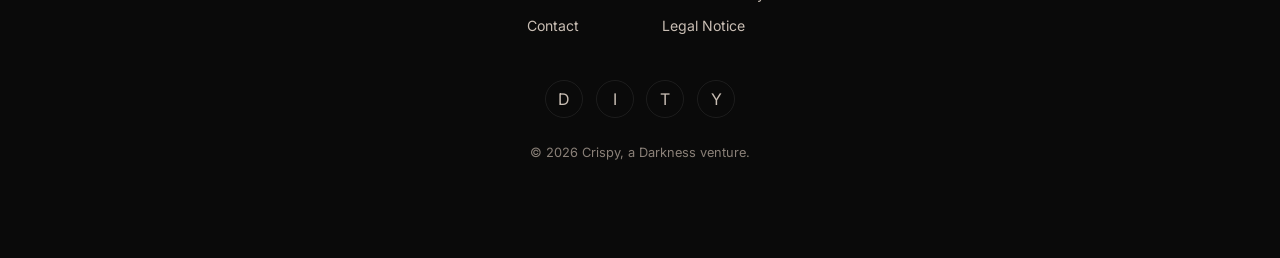
==== commit bbb09d71: "1" ====
--- a/brands/crispy-pizza/index.html
+++ b/brands/crispy-pizza/index.html
@@ -3,7 +3,7 @@
 <head>
 <meta charset="UTF-8">
 <meta name="viewport" content="width=device-width, initial-scale=1.0">
-<title>Crispy — Creator Tools by Darkness Creations</title>
+<title>Crispy — Creator Tools by Darkness</title>
 <meta name="description" content="Crispy builds Adobe extensions, After Effects project files, Premiere presets and plugins for creators who ship fast.">
 
 <link rel="preconnect" href="https://fonts.googleapis.com">
@@ -22,10 +22,10 @@
 <header class="cp-topbar">
   <a href="../../index.html" class="cp-logo">
     <span class="cp-logo__mark">🔥</span>
-    Crispy <span class="dim">· by Darkness Creations</span>
+    Crispy <span class="dim">· by Darkness</span>
   </a>
   <div class="cp-topbar__right">
-    <a href="../../index.html" class="cp-back-link">← Darkness Creations</a>
+    <a href="../../index.html" class="cp-back-link">← Darkness</a>
     <span data-dc-account></span>
   </div>
 </header>
@@ -205,7 +205,7 @@
   <div class="cp-footer__logo">🔥 Crispy</div>
   <div class="cp-footer__cols">
     <div>
-      <a href="../../index.html">Darkness Creations</a>
+      <a href="../../index.html">Darkness</a>
       <a href="#shelf">Project Files</a>
       <a href="#">About</a>
       <a href="#">Contact</a>
@@ -223,7 +223,7 @@
     <a href="#" aria-label="TikTok">T</a>
     <a href="#" aria-label="YouTube">Y</a>
   </div>
-  <p class="cp-footer__copy">© 2026 Crispy, a Darkness Creations venture.</p>
+  <p class="cp-footer__copy">© 2026 Crispy, a Darkness venture.</p>
 </footer>
 
 <!-- ============ BOTTOM NAV ============ -->
--- a/assets/css/tokens.css
+++ b/assets/css/tokens.css
@@ -6,28 +6,28 @@
 
 :root{
   /* --- Core surfaces --- */
-  --bg:            #ffffff;
-  --surface:       #f5f5f7;
-  --surface-2:     #eeeef0;
-  --surface-3:     #e4e4e7;
+  --bg:            #f5f5f7;
+  --surface:       #ffffff;
+  --surface-2:     #ececec;
+  --surface-3:     #e2e2e4;
   --border:        rgba(0,0,0,0.08);
   --border-strong: rgba(0,0,0,0.14);
 
   /* --- Text --- */
   --text:          #1d1d1f;
   --text-dim:      #6e6e73;
-  --text-faint:    #a1a1a6;
+  --text-faint:    #86868b;
 
-  /* --- Accent (Darkness Creations) --- */
+  /* --- Accent (Darkness) --- */
   --accent:        #3a3a3c;
   --accent-2:      #6e6e73;
   --accent-soft:   rgba(58,58,60,0.06);
   --accent-glow:   rgba(58,58,60,0.16);
 
   /* --- Type scale --- */
-  --font-display: 'Clash Display', 'Inter', sans-serif;
+  --font-display: -apple-system, 'SF Pro Display', 'Inter', system-ui, sans-serif;
   --font-script:  'Instrument Serif', 'Georgia', serif;
-  --font-body:    'Inter', sans-serif;
+  --font-body:    -apple-system, 'SF Pro Text', 'Inter', system-ui, sans-serif;
 
   --fs-hero:   clamp(2.75rem, 6.5vw, 6.4rem);
   --fs-h1:     clamp(2.25rem, 4.2vw, 3.6rem);
--- a/brands/crispy-pizza/assets/css/crispy-pizza.css
+++ b/brands/crispy-pizza/assets/css/crispy-pizza.css
@@ -11,6 +11,11 @@
   --cp-amber:       #FFA500;
   --cp-bg:          #0a0a0a;
   --cp-surface:     #111111;
+  /* Crispy keeps its own font stack, independent of Darkness
+     Creations' shared --font-display (which now points to
+     system fonts for the parent site). */
+  --font-display:   'Clash Display', 'Inter', sans-serif;
+  --font-body:      'Inter', sans-serif;
   --cp-surface-2:   #171310;
   --cp-border:      rgba(255,255,255,0.08);
   --cp-border-glow: rgba(255,122,0,0.35);
